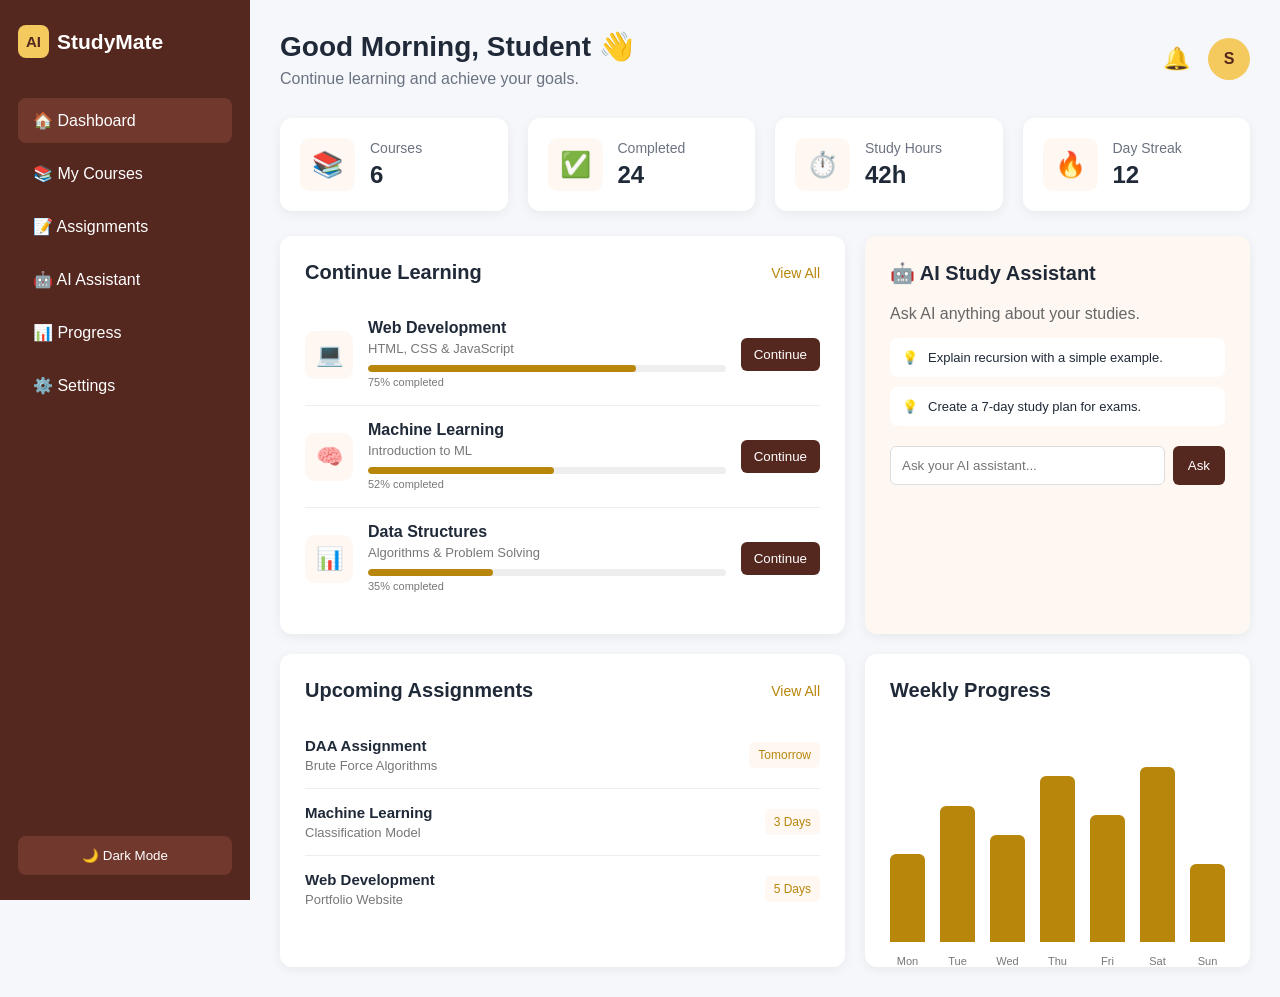
==== frontend/templates/education/ai-studymate/index.html @ d73b40d8 "Add AI StudyMate dashboard template" ====
<!DOCTYPE html>
<html lang="en">

<head>

    <meta charset="UTF-8">

    <meta
        name="viewport"
        content="width=device-width, initial-scale=1.0"
    >

    <title>AI StudyMate Dashboard</title>

    <link rel="stylesheet" href="style.css">

</head>


<body>


    <!-- =========================
         SIDEBAR
         ========================= -->

    <aside class="sidebar">

        <div class="logo">

            <span>AI</span>

            StudyMate

        </div>


        <nav>

            <a href="#" class="active">
                🏠 Dashboard
            </a>

            <a href="#">
                📚 My Courses
            </a>

            <a href="#">
                📝 Assignments
            </a>

            <a href="#">
                🤖 AI Assistant
            </a>

            <a href="#">
                📊 Progress
            </a>

            <a href="#">
                ⚙️ Settings
            </a>

        </nav>


        <div class="sidebar-bottom">

            <button id="themeButton">
                🌙 Dark Mode
            </button>

        </div>

    </aside>



    <!-- =========================
         MAIN CONTENT
         ========================= -->

    <main class="main-content">


        <!-- TOP BAR -->

        <header class="topbar">

            <div>

                <h1>
                    Good Morning, Student 👋
                </h1>

                <p>
                    Continue learning and achieve your goals.
                </p>

            </div>


            <div class="profile">

                <div class="notification">
                    🔔
                </div>

                <div class="avatar">
                    S
                </div>

            </div>

        </header>



        <!-- =========================
             STATISTICS
             ========================= -->

        <section class="stats">


            <!-- Courses -->

            <div class="stat-card">

                <div class="stat-icon">
                    📚
                </div>

                <div>

                    <p>
                        Courses
                    </p>

                    <h2>
                        6
                    </h2>

                </div>

            </div>



            <!-- Completed -->

            <div class="stat-card">

                <div class="stat-icon">
                    ✅
                </div>

                <div>

                    <p>
                        Completed
                    </p>

                    <h2>
                        24
                    </h2>

                </div>

            </div>



            <!-- Study Hours -->

            <div class="stat-card">

                <div class="stat-icon">
                    ⏱️
                </div>

                <div>

                    <p>
                        Study Hours
                    </p>

                    <h2>
                        42h
                    </h2>

                </div>

            </div>



            <!-- Streak -->

            <div class="stat-card">

                <div class="stat-icon">
                    🔥
                </div>

                <div>

                    <p>
                        Day Streak
                    </p>

                    <h2>
                        12
                    </h2>

                </div>

            </div>


        </section>



        <!-- =========================
             DASHBOARD GRID
             ========================= -->

        <section class="dashboard-grid">


            <!-- =========================
                 CONTINUE LEARNING
                 ========================= -->

            <div class="panel continue-learning">


                <div class="panel-header">

                    <h2>
                        Continue Learning
                    </h2>

                    <a href="#">
                        View All
                    </a>

                </div>



                <!-- Course 1 -->

                <div class="course">

                    <div class="course-icon">
                        💻
                    </div>


                    <div class="course-info">

                        <h3>
                            Web Development
                        </h3>

                        <p>
                            HTML, CSS & JavaScript
                        </p>


                        <div class="progress-bar">

                            <div
                                class="progress"
                                style="width: 75%;">
                            </div>

                        </div>


                        <small>
                            75% completed
                        </small>

                    </div>


                    <button class="continue-btn">
                        Continue
                    </button>

                </div>



                <!-- Course 2 -->

                <div class="course">

                    <div class="course-icon">
                        🧠
                    </div>


                    <div class="course-info">

                        <h3>
                            Machine Learning
                        </h3>

                        <p>
                            Introduction to ML
                        </p>


                        <div class="progress-bar">

                            <div
                                class="progress"
                                style="width: 52%;">
                            </div>

                        </div>


                        <small>
                            52% completed
                        </small>

                    </div>


                    <button class="continue-btn">
                        Continue
                    </button>

                </div>



                <!-- Course 3 -->

                <div class="course">

                    <div class="course-icon">
                        📊
                    </div>


                    <div class="course-info">

                        <h3>
                            Data Structures
                        </h3>

                        <p>
                            Algorithms & Problem Solving
                        </p>


                        <div class="progress-bar">

                            <div
                                class="progress"
                                style="width: 35%;">
                            </div>

                        </div>


                        <small>
                            35% completed
                        </small>

                    </div>


                    <button class="continue-btn">
                        Continue
                    </button>

                </div>


            </div>



            <!-- =========================
                 AI ASSISTANT
                 ========================= -->

            <div class="panel ai-panel">


                <div class="panel-header">

                    <h2>
                        🤖 AI Study Assistant
                    </h2>

                </div>


                <p>
                    Ask AI anything about your studies.
                </p>



                <!-- Suggestion 1 -->

                <div class="ai-suggestion">

                    <span>
                        💡
                    </span>

                    <p>
                        Explain recursion with a simple example.
                    </p>

                </div>



                <!-- Suggestion 2 -->

                <div class="ai-suggestion">

                    <span>
                        💡
                    </span>

                    <p>
                        Create a 7-day study plan for exams.
                    </p>

                </div>



                <!-- AI Input -->

                <div class="ai-input">

                    <input
                        type="text"
                        id="aiQuestion"
                        placeholder="Ask your AI assistant..."
                    >

                    <button id="askAI">
                        Ask
                    </button>

                </div>


                <!-- AI Response -->

                <div
                    id="aiResponse"
                    class="ai-response">
                </div>


            </div>



            <!-- =========================
                 ASSIGNMENTS
                 ========================= -->

            <div class="panel assignments">


                <div class="panel-header">

                    <h2>
                        Upcoming Assignments
                    </h2>

                    <a href="#">
                        View All
                    </a>

                </div>



                <!-- Assignment 1 -->

                <div class="assignment">

                    <div>

                        <h3>
                            DAA Assignment
                        </h3>

                        <p>
                            Brute Force Algorithms
                        </p>

                    </div>


                    <span class="due">
                        Tomorrow
                    </span>

                </div>



                <!-- Assignment 2 -->

                <div class="assignment">

                    <div>

                        <h3>
                            Machine Learning
                        </h3>

                        <p>
                            Classification Model
                        </p>

                    </div>


                    <span class="due">
                        3 Days
                    </span>

                </div>



                <!-- Assignment 3 -->

                <div class="assignment">

                    <div>

                        <h3>
                            Web Development
                        </h3>

                        <p>
                            Portfolio Website
                        </p>

                    </div>


                    <span class="due">
                        5 Days
                    </span>

                </div>


            </div>



            <!-- =========================
                 WEEKLY PROGRESS
                 ========================= -->

            <div class="panel weekly-progress">


                <div class="panel-header">

                    <h2>
                        Weekly Progress
                    </h2>

                </div>


                <div class="chart">


                    <div
                        class="bar"
                        style="height: 45%;">

                        <span>
                            Mon
                        </span>

                    </div>



                    <div
                        class="bar"
                        style="height: 70%;">

                        <span>
                            Tue
                        </span>

                    </div>



                    <div
                        class="bar"
                        style="height: 55%;">

                        <span>
                            Wed
                        </span>

                    </div>



                    <div
                        class="bar"
                        style="height: 85%;">

                        <span>
                            Thu
                        </span>

                    </div>



                    <div
                        class="bar"
                        style="height: 65%;">

                        <span>
                            Fri
                        </span>

                    </div>



                    <div
                        class="bar"
                        style="height: 90%;">

                        <span>
                            Sat
                        </span>

                    </div>



                    <div
                        class="bar"
                        style="height: 40%;">

                        <span>
                            Sun
                        </span>

                    </div>


                </div>

            </div>


        </section>


    </main>



    <!-- JavaScript -->

    <script src="script.js"></script>


</body>

</html>
---- frontend/templates/education/ai-studymate/style.css ----
* {
    box-sizing: border-box;
    margin: 0;
    padding: 0;
}

body {
    font-family: Arial, sans-serif;
    background: #f5f7fb;
    color: #1f2937;
    display: flex;
    min-height: 100vh;
}


/* =========================
   SIDEBAR
   ========================= */

.sidebar {
    width: 250px;
    background: #54271f;
    color: white;
    padding: 25px 18px;

    display: flex;
    flex-direction: column;

    position: fixed;
    top: 0;
    bottom: 0;
    left: 0;
}

.logo {
    font-size: 21px;
    font-weight: bold;

    margin-bottom: 40px;

    display: flex;
    align-items: center;
    gap: 8px;
}

.logo span {
    background: #f4c95d;
    color: #54271f;

    padding: 8px;
    border-radius: 8px;

    font-size: 15px;
}

.sidebar nav {
    display: flex;
    flex-direction: column;
    gap: 8px;
}

.sidebar nav a {
    color: white;
    text-decoration: none;

    padding: 13px 15px;
    border-radius: 8px;

    transition: 0.2s;
}

.sidebar nav a:hover,
.sidebar nav a.active {
    background: #71382e;
}

.sidebar-bottom {
    margin-top: auto;
}

#themeButton {
    width: 100%;

    padding: 12px;

    border: none;
    border-radius: 8px;

    cursor: pointer;

    background: #71382e;
    color: white;
}


/* =========================
   MAIN CONTENT
   ========================= */

.main-content {
    margin-left: 250px;

    width: calc(100% - 250px);

    padding: 30px;
}


/* =========================
   TOPBAR
   ========================= */

.topbar {
    display: flex;

    justify-content: space-between;
    align-items: center;

    margin-bottom: 30px;
}

.topbar h1 {
    font-size: 28px;
    margin-bottom: 7px;
}

.topbar p {
    color: #6b7280;
}

.profile {
    display: flex;

    align-items: center;

    gap: 18px;
}

.notification {
    font-size: 22px;
    cursor: pointer;
}

.avatar {
    width: 42px;
    height: 42px;

    background: #f4c95d;
    color: #54271f;

    border-radius: 50%;

    display: flex;
    justify-content: center;
    align-items: center;

    font-weight: bold;
}


/* =========================
   STAT CARDS
   ========================= */

.stats {
    display: grid;

    grid-template-columns: repeat(4, 1fr);

    gap: 20px;

    margin-bottom: 25px;
}

.stat-card {
    background: white;

    padding: 20px;

    border-radius: 12px;

    display: flex;
    align-items: center;

    gap: 15px;

    box-shadow: 0 3px 12px rgba(0, 0, 0, 0.06);
}

.stat-icon {
    font-size: 25px;

    background: #fff8f2;

    padding: 12px;

    border-radius: 10px;
}

.stat-card p {
    color: #6b7280;

    font-size: 14px;

    margin-bottom: 5px;
}


/* =========================
   DASHBOARD GRID
   ========================= */

.dashboard-grid {
    display: grid;

    grid-template-columns: 2fr 1fr;

    gap: 20px;
}

.panel {
    background: white;

    border-radius: 12px;

    padding: 25px;

    box-shadow: 0 3px 12px rgba(0, 0, 0, 0.06);
}

.panel-header {
    display: flex;

    justify-content: space-between;
    align-items: center;

    margin-bottom: 20px;
}

.panel-header h2 {
    font-size: 20px;
}

.panel-header a {
    color: #b8860b;

    text-decoration: none;

    font-size: 14px;
}


/* =========================
   COURSES
   ========================= */

.course {
    display: flex;

    align-items: center;

    gap: 15px;

    padding: 15px 0;

    border-bottom: 1px solid #eee;
}

.course:last-child {
    border-bottom: none;
}

.course-icon {
    width: 48px;
    height: 48px;

    background: #fff8f2;

    border-radius: 10px;

    display: flex;
    justify-content: center;
    align-items: center;

    font-size: 22px;
}

.course-info {
    flex: 1;
}

.course-info h3 {
    font-size: 16px;

    margin-bottom: 4px;
}

.course-info p {
    color: #777;

    font-size: 13px;

    margin-bottom: 9px;
}

.progress-bar {
    width: 100%;

    height: 7px;

    background: #eee;

    border-radius: 10px;

    overflow: hidden;
}

.progress {
    height: 100%;

    background: #b8860b;

    border-radius: 10px;
}

.course-info small {
    color: #777;

    font-size: 11px;
}

.continue-btn {
    border: none;

    background: #54271f;

    color: white;

    padding: 9px 13px;

    border-radius: 6px;

    cursor: pointer;
}

.continue-btn:hover {
    background: #35211b;
}


/* =========================
   AI ASSISTANT
   ========================= */

.ai-panel {
    background: #fff8f2;
}

.ai-panel > p {
    color: #666;

    margin-bottom: 15px;
}

.ai-suggestion {
    background: white;

    border-radius: 8px;

    padding: 12px;

    display: flex;

    gap: 10px;

    margin-bottom: 10px;

    font-size: 13px;

    cursor: pointer;

    transition: 0.2s;
}

.ai-suggestion:hover {
    transform: translateY(-2px);

    box-shadow: 0 3px 10px rgba(0, 0, 0, 0.08);
}

.ai-input {
    display: flex;

    gap: 8px;

    margin-top: 20px;
}

.ai-input input {
    flex: 1;

    padding: 11px;

    border: 1px solid #ddd;

    border-radius: 6px;

    outline: none;
}

.ai-input input:focus {
    border-color: #b8860b;
}

.ai-input button {
    background: #54271f;

    color: white;

    border: none;

    padding: 0 15px;

    border-radius: 6px;

    cursor: pointer;
}

.ai-input button:hover {
    background: #35211b;
}

.ai-response {
    margin-top: 15px;

    color: #54271f;

    font-size: 14px;

    line-height: 1.5;
}


/* =========================
   ASSIGNMENTS
   ========================= */

.assignment {
    display: flex;

    justify-content: space-between;
    align-items: center;

    padding: 15px 0;

    border-bottom: 1px solid #eee;
}

.assignment:last-child {
    border-bottom: none;
}

.assignment h3 {
    font-size: 15px;

    margin-bottom: 4px;
}

.assignment p {
    color: #777;

    font-size: 13px;
}

.due {
    background: #fff8f2;

    color: #b8860b;

    padding: 6px 9px;

    border-radius: 5px;

    font-size: 12px;
}


/* =========================
   WEEKLY CHART
   ========================= */

.chart {
    height: 220px;

    display: flex;

    align-items: flex-end;

    justify-content: space-around;

    gap: 15px;

    padding-top: 25px;
}

.bar {
    width: 35px;

    background: #b8860b;

    border-radius: 6px 6px 0 0;

    position: relative;

    min-height: 30px;

    transition: 0.2s;
}

.bar:hover {
    transform: translateY(-5px);
}

.bar span {
    position: absolute;

    bottom: -25px;

    left: 50%;

    transform: translateX(-50%);

    font-size: 11px;

    color: #777;
}


/* =========================
   DARK MODE
   ========================= */

body.dark {
    background: #181818;

    color: #f5f5f5;
}

body.dark .panel,
body.dark .stat-card {
    background: #242424;

    color: white;
}

body.dark .topbar p,
body.dark .course-info p,
body.dark .assignment p {
    color: #aaa;
}

body.dark .ai-panel {
    background: #2b211e;
}

body.dark .ai-suggestion {
    background: #242424;
}

body.dark .ai-input input {
    background: #333;

    color: white;

    border-color: #555;
}

body.dark .preview-card {
    background: #333;
}


/* =========================
   RESPONSIVE
   ========================= */

@media (max-width: 1000px) {

    .stats {
        grid-template-columns: repeat(2, 1fr);
    }

    .dashboard-grid {
        grid-template-columns: 1fr;
    }
}


@media (max-width: 700px) {

    .sidebar {
        width: 70px;

        padding: 20px 10px;
    }

    .logo {
        justify-content: center;

        font-size: 0;
    }

    .sidebar nav a {
        font-size: 0;

        text-align: center;
    }

    .sidebar nav a:first-letter {
        font-size: 18px;
    }

    #themeButton {
        font-size: 0;
    }

    #themeButton:first-letter {
        font-size: 18px;
    }

    .main-content {
        margin-left: 70px;

        width: calc(100% - 70px);

        padding: 20px;
    }

    .stats {
        grid-template-columns: 1fr;
    }

    .topbar h1 {
        font-size: 22px;
    }

    .course {
        align-items: flex-start;

        flex-wrap: wrap;
    }

    .continue-btn {
        margin-left: 63px;
    }
}


@media (max-width: 450px) {

    .main-content {
        padding: 15px;
    }

    .topbar {
        align-items: flex-start;
    }

    .profile {
        gap: 8px;
    }

    .course {
        display: block;
    }

    .course-icon {
        margin-bottom: 10px;
    }

    .continue-btn {
        margin: 12px 0 0 0;
    }

    .ai-input {
        flex-direction: column;
    }

    .ai-input button {
        padding: 10px;
    }

    .chart {
        gap: 5px;
    }

    .bar {
        width: 25px;
    }
}
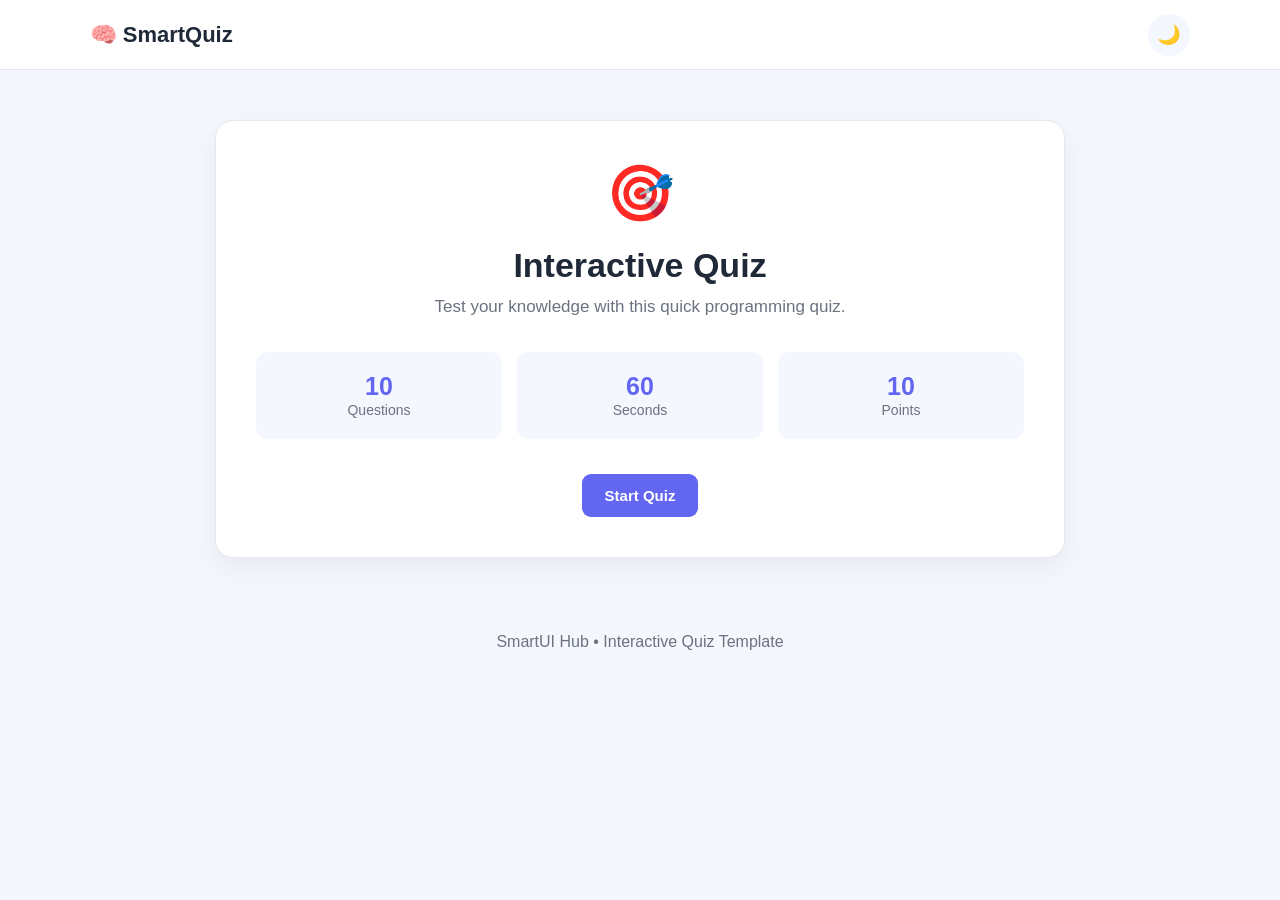
==== commit 4c0e3fdd: "Initial commit" ====
--- a/frontend/templates/education/ai-studymate/index.html
+++ b/frontend/templates/education/ai-studymate/index.html
@@ -1,694 +1,117 @@
 <!DOCTYPE html>
 <html lang="en">
+<head>
+    <meta charset="UTF-8">
+    <meta name="viewport" content="width=device-width, initial-scale=1.0">
+    <title>SmartQuiz | Interactive Quiz</title>
+    <link rel="stylesheet" href="style.css">
+</head>
+<body>
 
-<head>
+<header class="header">
+    <div class="logo">🧠 SmartQuiz</div>
 
-    <meta charset="UTF-8">
+    <button id="themeBtn" class="theme-btn">🌙</button>
+</header>
 
-    <meta
-        name="viewport"
-        content="width=device-width, initial-scale=1.0"
-    >
+<main class="container">
 
-    <title>AI StudyMate Dashboard</title>
+    <!-- Start Screen -->
+    <section id="startScreen" class="card start-screen">
+        <div class="icon">🎯</div>
+        <h1>Interactive Quiz</h1>
+        <p>Test your knowledge with this quick programming quiz.</p>
 
-    <link rel="stylesheet" href="style.css">
+        <div class="quiz-info">
+            <div>
+                <strong>10</strong>
+                <span>Questions</span>
+            </div>
 
-</head>
+            <div>
+                <strong>60</strong>
+                <span>Seconds</span>
+            </div>
+
+            <div>
+                <strong>10</strong>
+                <span>Points</span>
+            </div>
+        </div>
+
+        <button id="startBtn" class="primary-btn">
+            Start Quiz
+        </button>
+    </section>
 
 
-<body>
+    <!-- Quiz Screen -->
+    <section id="quizScreen" class="quiz-screen hidden">
 
+        <div class="quiz-top">
+            <span id="questionNumber">Question 1 of 10</span>
 
-    <!-- =========================
-         SIDEBAR
-         ========================= -->
+            <div class="timer">
+                ⏱️ <span id="timer">60</span>s
+            </div>
+        </div>
 
-    <aside class="sidebar">
+        <div class="progress-container">
+            <div id="progressBar" class="progress-bar"></div>
+        </div>
 
-        <div class="logo">
+        <div class="card question-card">
 
-            <span>AI</span>
+            <h2 id="question">
+                Question goes here
+            </h2>
 
-            StudyMate
+            <div id="options" class="options"></div>
+
+            <div class="navigation">
+                <button id="prevBtn" class="secondary-btn">
+                    ← Previous
+                </button>
+
+                <button id="nextBtn" class="primary-btn">
+                    Next →
+                </button>
+            </div>
 
         </div>
 
-
-        <nav>
-
-            <a href="#" class="active">
-                🏠 Dashboard
-            </a>
-
-            <a href="#">
-                📚 My Courses
-            </a>
-
-            <a href="#">
-                📝 Assignments
-            </a>
-
-            <a href="#">
-                🤖 AI Assistant
-            </a>
-
-            <a href="#">
-                📊 Progress
-            </a>
-
-            <a href="#">
-                ⚙️ Settings
-            </a>
-
-        </nav>
+    </section>
 
 
-        <div class="sidebar-bottom">
+    <!-- Result Screen -->
+    <section id="resultScreen" class="card result-screen hidden">
 
-            <button id="themeButton">
-                🌙 Dark Mode
-            </button>
+        <div class="result-icon">🏆</div>
 
+        <h1>Quiz Completed!</h1>
+
+        <p>Your final score is</p>
+
+        <div class="score">
+            <span id="score">0</span>
+            / 10
         </div>
 
-    </aside>
+        <p id="resultMessage"></p>
 
+        <button id="restartBtn" class="primary-btn">
+            Restart Quiz
+        </button>
 
+    </section>
 
-    <!-- =========================
-         MAIN CONTENT
-         ========================= -->
+</main>
 
-    <main class="main-content">
+<footer>
+    <p>SmartUI Hub • Interactive Quiz Template</p>
+</footer>
 
-
-        <!-- TOP BAR -->
-
-        <header class="topbar">
-
-            <div>
-
-                <h1>
-                    Good Morning, Student 👋
-                </h1>
-
-                <p>
-                    Continue learning and achieve your goals.
-                </p>
-
-            </div>
-
-
-            <div class="profile">
-
-                <div class="notification">
-                    🔔
-                </div>
-
-                <div class="avatar">
-                    S
-                </div>
-
-            </div>
-
-        </header>
-
-
-
-        <!-- =========================
-             STATISTICS
-             ========================= -->
-
-        <section class="stats">
-
-
-            <!-- Courses -->
-
-            <div class="stat-card">
-
-                <div class="stat-icon">
-                    📚
-                </div>
-
-                <div>
-
-                    <p>
-                        Courses
-                    </p>
-
-                    <h2>
-                        6
-                    </h2>
-
-                </div>
-
-            </div>
-
-
-
-            <!-- Completed -->
-
-            <div class="stat-card">
-
-                <div class="stat-icon">
-                    ✅
-                </div>
-
-                <div>
-
-                    <p>
-                        Completed
-                    </p>
-
-                    <h2>
-                        24
-                    </h2>
-
-                </div>
-
-            </div>
-
-
-
-            <!-- Study Hours -->
-
-            <div class="stat-card">
-
-                <div class="stat-icon">
-                    ⏱️
-                </div>
-
-                <div>
-
-                    <p>
-                        Study Hours
-                    </p>
-
-                    <h2>
-                        42h
-                    </h2>
-
-                </div>
-
-            </div>
-
-
-
-            <!-- Streak -->
-
-            <div class="stat-card">
-
-                <div class="stat-icon">
-                    🔥
-                </div>
-
-                <div>
-
-                    <p>
-                        Day Streak
-                    </p>
-
-                    <h2>
-                        12
-                    </h2>
-
-                </div>
-
-            </div>
-
-
-        </section>
-
-
-
-        <!-- =========================
-             DASHBOARD GRID
-             ========================= -->
-
-        <section class="dashboard-grid">
-
-
-            <!-- =========================
-                 CONTINUE LEARNING
-                 ========================= -->
-
-            <div class="panel continue-learning">
-
-
-                <div class="panel-header">
-
-                    <h2>
-                        Continue Learning
-                    </h2>
-
-                    <a href="#">
-                        View All
-                    </a>
-
-                </div>
-
-
-
-                <!-- Course 1 -->
-
-                <div class="course">
-
-                    <div class="course-icon">
-                        💻
-                    </div>
-
-
-                    <div class="course-info">
-
-                        <h3>
-                            Web Development
-                        </h3>
-
-                        <p>
-                            HTML, CSS & JavaScript
-                        </p>
-
-
-                        <div class="progress-bar">
-
-                            <div
-                                class="progress"
-                                style="width: 75%;">
-                            </div>
-
-                        </div>
-
-
-                        <small>
-                            75% completed
-                        </small>
-
-                    </div>
-
-
-                    <button class="continue-btn">
-                        Continue
-                    </button>
-
-                </div>
-
-
-
-                <!-- Course 2 -->
-
-                <div class="course">
-
-                    <div class="course-icon">
-                        🧠
-                    </div>
-
-
-                    <div class="course-info">
-
-                        <h3>
-                            Machine Learning
-                        </h3>
-
-                        <p>
-                            Introduction to ML
-                        </p>
-
-
-                        <div class="progress-bar">
-
-                            <div
-                                class="progress"
-                                style="width: 52%;">
-                            </div>
-
-                        </div>
-
-
-                        <small>
-                            52% completed
-                        </small>
-
-                    </div>
-
-
-                    <button class="continue-btn">
-                        Continue
-                    </button>
-
-                </div>
-
-
-
-                <!-- Course 3 -->
-
-                <div class="course">
-
-                    <div class="course-icon">
-                        📊
-                    </div>
-
-
-                    <div class="course-info">
-
-                        <h3>
-                            Data Structures
-                        </h3>
-
-                        <p>
-                            Algorithms & Problem Solving
-                        </p>
-
-
-                        <div class="progress-bar">
-
-                            <div
-                                class="progress"
-                                style="width: 35%;">
-                            </div>
-
-                        </div>
-
-
-                        <small>
-                            35% completed
-                        </small>
-
-                    </div>
-
-
-                    <button class="continue-btn">
-                        Continue
-                    </button>
-
-                </div>
-
-
-            </div>
-
-
-
-            <!-- =========================
-                 AI ASSISTANT
-                 ========================= -->
-
-            <div class="panel ai-panel">
-
-
-                <div class="panel-header">
-
-                    <h2>
-                        🤖 AI Study Assistant
-                    </h2>
-
-                </div>
-
-
-                <p>
-                    Ask AI anything about your studies.
-                </p>
-
-
-
-                <!-- Suggestion 1 -->
-
-                <div class="ai-suggestion">
-
-                    <span>
-                        💡
-                    </span>
-
-                    <p>
-                        Explain recursion with a simple example.
-                    </p>
-
-                </div>
-
-
-
-                <!-- Suggestion 2 -->
-
-                <div class="ai-suggestion">
-
-                    <span>
-                        💡
-                    </span>
-
-                    <p>
-                        Create a 7-day study plan for exams.
-                    </p>
-
-                </div>
-
-
-
-                <!-- AI Input -->
-
-                <div class="ai-input">
-
-                    <input
-                        type="text"
-                        id="aiQuestion"
-                        placeholder="Ask your AI assistant..."
-                    >
-
-                    <button id="askAI">
-                        Ask
-                    </button>
-
-                </div>
-
-
-                <!-- AI Response -->
-
-                <div
-                    id="aiResponse"
-                    class="ai-response">
-                </div>
-
-
-            </div>
-
-
-
-            <!-- =========================
-                 ASSIGNMENTS
-                 ========================= -->
-
-            <div class="panel assignments">
-
-
-                <div class="panel-header">
-
-                    <h2>
-                        Upcoming Assignments
-                    </h2>
-
-                    <a href="#">
-                        View All
-                    </a>
-
-                </div>
-
-
-
-                <!-- Assignment 1 -->
-
-                <div class="assignment">
-
-                    <div>
-
-                        <h3>
-                            DAA Assignment
-                        </h3>
-
-                        <p>
-                            Brute Force Algorithms
-                        </p>
-
-                    </div>
-
-
-                    <span class="due">
-                        Tomorrow
-                    </span>
-
-                </div>
-
-
-
-                <!-- Assignment 2 -->
-
-                <div class="assignment">
-
-                    <div>
-
-                        <h3>
-                            Machine Learning
-                        </h3>
-
-                        <p>
-                            Classification Model
-                        </p>
-
-                    </div>
-
-
-                    <span class="due">
-                        3 Days
-                    </span>
-
-                </div>
-
-
-
-                <!-- Assignment 3 -->
-
-                <div class="assignment">
-
-                    <div>
-
-                        <h3>
-                            Web Development
-                        </h3>
-
-                        <p>
-                            Portfolio Website
-                        </p>
-
-                    </div>
-
-
-                    <span class="due">
-                        5 Days
-                    </span>
-
-                </div>
-
-
-            </div>
-
-
-
-            <!-- =========================
-                 WEEKLY PROGRESS
-                 ========================= -->
-
-            <div class="panel weekly-progress">
-
-
-                <div class="panel-header">
-
-                    <h2>
-                        Weekly Progress
-                    </h2>
-
-                </div>
-
-
-                <div class="chart">
-
-
-                    <div
-                        class="bar"
-                        style="height: 45%;">
-
-                        <span>
-                            Mon
-                        </span>
-
-                    </div>
-
-
-
-                    <div
-                        class="bar"
-                        style="height: 70%;">
-
-                        <span>
-                            Tue
-                        </span>
-
-                    </div>
-
-
-
-                    <div
-                        class="bar"
-                        style="height: 55%;">
-
-                        <span>
-                            Wed
-                        </span>
-
-                    </div>
-
-
-
-                    <div
-                        class="bar"
-                        style="height: 85%;">
-
-                        <span>
-                            Thu
-                        </span>
-
-                    </div>
-
-
-
-                    <div
-                        class="bar"
-                        style="height: 65%;">
-
-                        <span>
-                            Fri
-                        </span>
-
-                    </div>
-
-
-
-                    <div
-                        class="bar"
-                        style="height: 90%;">
-
-                        <span>
-                            Sat
-                        </span>
-
-                    </div>
-
-
-
-                    <div
-                        class="bar"
-                        style="height: 40%;">
-
-                        <span>
-                            Sun
-                        </span>
-
-                    </div>
-
-
-                </div>
-
-            </div>
-
-
-        </section>
-
-
-    </main>
-
-
-
-    <!-- JavaScript -->
-
-    <script src="script.js"></script>
-
+<script src="script.js"></script>
 
 </body>
-
 </html>
--- a/frontend/templates/education/ai-studymate/style.css
+++ b/frontend/templates/education/ai-studymate/style.css
@@ -1,700 +1,301 @@
 * {
-    box-sizing: border-box;
     margin: 0;
     padding: 0;
+    box-sizing: border-box;
+}
+
+:root {
+    --primary: #6366f1;
+    --primary-dark: #4f46e5;
+    --background: #f5f7ff;
+    --card: #ffffff;
+    --text: #1f2937;
+    --muted: #6b7280;
+    --border: #e5e7eb;
+    --success: #16a34a;
+    --danger: #dc2626;
 }
 
 body {
-    font-family: Arial, sans-serif;
-    background: #f5f7fb;
-    color: #1f2937;
-    display: flex;
+    font-family: Arial, Helvetica, sans-serif;
+    background: var(--background);
+    color: var(--text);
     min-height: 100vh;
-}
-
-
-/* =========================
-   SIDEBAR
-   ========================= */
-
-.sidebar {
-    width: 250px;
-    background: #54271f;
-    color: white;
-    padding: 25px 18px;
-
-    display: flex;
-    flex-direction: column;
-
-    position: fixed;
-    top: 0;
-    bottom: 0;
-    left: 0;
-}
-
-.logo {
-    font-size: 21px;
-    font-weight: bold;
-
-    margin-bottom: 40px;
+    transition: 0.3s;
+}
+
+.header {
+    height: 70px;
+    background: var(--card);
+    border-bottom: 1px solid var(--border);
 
     display: flex;
     align-items: center;
-    gap: 8px;
-}
-
-.logo span {
-    background: #f4c95d;
-    color: #54271f;
-
-    padding: 8px;
-    border-radius: 8px;
-
-    font-size: 15px;
-}
-
-.sidebar nav {
-    display: flex;
-    flex-direction: column;
-    gap: 8px;
-}
-
-.sidebar nav a {
-    color: white;
-    text-decoration: none;
-
-    padding: 13px 15px;
-    border-radius: 8px;
-
-    transition: 0.2s;
-}
-
-.sidebar nav a:hover,
-.sidebar nav a.active {
-    background: #71382e;
-}
-
-.sidebar-bottom {
-    margin-top: auto;
-}
-
-#themeButton {
-    width: 100%;
-
-    padding: 12px;
-
+    justify-content: space-between;
+
+    padding: 0 7%;
+}
+
+.logo {
+    font-size: 22px;
+    font-weight: 700;
+}
+
+.theme-btn {
     border: none;
-    border-radius: 8px;
-
-    cursor: pointer;
-
-    background: #71382e;
-    color: white;
-}
-
-
-/* =========================
-   MAIN CONTENT
-   ========================= */
-
-.main-content {
-    margin-left: 250px;
-
-    width: calc(100% - 250px);
-
-    padding: 30px;
-}
-
-
-/* =========================
-   TOPBAR
-   ========================= */
-
-.topbar {
-    display: flex;
-
-    justify-content: space-between;
-    align-items: center;
-
-    margin-bottom: 30px;
-}
-
-.topbar h1 {
-    font-size: 28px;
-    margin-bottom: 7px;
-}
-
-.topbar p {
-    color: #6b7280;
-}
-
-.profile {
-    display: flex;
-
-    align-items: center;
-
-    gap: 18px;
-}
-
-.notification {
-    font-size: 22px;
-    cursor: pointer;
-}
-
-.avatar {
+    background: var(--background);
     width: 42px;
     height: 42px;
-
-    background: #f4c95d;
-    color: #54271f;
-
     border-radius: 50%;
-
-    display: flex;
-    justify-content: center;
-    align-items: center;
-
-    font-weight: bold;
-}
-
-
-/* =========================
-   STAT CARDS
-   ========================= */
-
-.stats {
+    cursor: pointer;
+    font-size: 19px;
+}
+
+.container {
+    width: 90%;
+    max-width: 850px;
+    margin: 50px auto;
+}
+
+.card {
+    background: var(--card);
+    border: 1px solid var(--border);
+    border-radius: 18px;
+    padding: 40px;
+    box-shadow: 0 10px 30px rgba(0, 0, 0, 0.06);
+}
+
+.start-screen {
+    text-align: center;
+}
+
+.icon,
+.result-icon {
+    font-size: 55px;
+    margin-bottom: 20px;
+}
+
+h1 {
+    font-size: 34px;
+    margin-bottom: 12px;
+}
+
+.start-screen p {
+    color: var(--muted);
+    font-size: 17px;
+}
+
+.quiz-info {
     display: grid;
-
-    grid-template-columns: repeat(4, 1fr);
-
-    gap: 20px;
-
-    margin-bottom: 25px;
-}
-
-.stat-card {
-    background: white;
-
+    grid-template-columns: repeat(3, 1fr);
+    gap: 15px;
+    margin: 35px 0;
+}
+
+.quiz-info div {
+    background: var(--background);
     padding: 20px;
-
     border-radius: 12px;
-
+}
+
+.quiz-info strong {
+    display: block;
+    font-size: 25px;
+    color: var(--primary);
+}
+
+.quiz-info span {
+    color: var(--muted);
+    font-size: 14px;
+}
+
+.primary-btn,
+.secondary-btn {
+    border: none;
+    border-radius: 9px;
+    padding: 13px 23px;
+    font-size: 15px;
+    font-weight: 600;
+    cursor: pointer;
+    transition: 0.2s;
+}
+
+.primary-btn {
+    background: var(--primary);
+    color: white;
+}
+
+.primary-btn:hover {
+    background: var(--primary-dark);
+    transform: translateY(-2px);
+}
+
+.secondary-btn {
+    background: var(--background);
+    color: var(--text);
+}
+
+.secondary-btn:hover {
+    transform: translateY(-2px);
+}
+
+.hidden {
+    display: none !important;
+}
+
+.quiz-top {
     display: flex;
     align-items: center;
-
-    gap: 15px;
-
-    box-shadow: 0 3px 12px rgba(0, 0, 0, 0.06);
-}
-
-.stat-icon {
-    font-size: 25px;
-
-    background: #fff8f2;
-
-    padding: 12px;
-
+    justify-content: space-between;
+    margin-bottom: 15px;
+    font-weight: 600;
+}
+
+.timer {
+    background: var(--card);
+    border: 1px solid var(--border);
+    padding: 10px 16px;
+    border-radius: 9px;
+}
+
+.progress-container {
+    width: 100%;
+    height: 8px;
+    background: var(--border);
     border-radius: 10px;
-}
-
-.stat-card p {
-    color: #6b7280;
-
-    font-size: 14px;
-
-    margin-bottom: 5px;
-}
-
-
-/* =========================
-   DASHBOARD GRID
-   ========================= */
-
-.dashboard-grid {
+    margin-bottom: 25px;
+    overflow: hidden;
+}
+
+.progress-bar {
+    width: 10%;
+    height: 100%;
+    background: var(--primary);
+    transition: width 0.3s;
+}
+
+.question-card h2 {
+    font-size: 24px;
+    margin-bottom: 25px;
+}
+
+.options {
     display: grid;
-
-    grid-template-columns: 2fr 1fr;
-
-    gap: 20px;
-}
-
-.panel {
-    background: white;
-
-    border-radius: 12px;
-
+    gap: 13px;
+}
+
+.option {
+    width: 100%;
+    text-align: left;
+    padding: 16px;
+    background: var(--card);
+    border: 2px solid var(--border);
+    border-radius: 10px;
+    cursor: pointer;
+    font-size: 16px;
+    color: var(--text);
+    transition: 0.2s;
+}
+
+.option:hover {
+    border-color: var(--primary);
+    background: var(--background);
+}
+
+.option.selected {
+    border-color: var(--primary);
+    background: rgba(99, 102, 241, 0.1);
+}
+
+.option.correct {
+    border-color: var(--success);
+    background: rgba(22, 163, 74, 0.1);
+}
+
+.option.wrong {
+    border-color: var(--danger);
+    background: rgba(220, 38, 38, 0.1);
+}
+
+.navigation {
+    display: flex;
+    justify-content: space-between;
+    margin-top: 30px;
+}
+
+.result-screen {
+    text-align: center;
+}
+
+.score {
+    font-size: 65px;
+    font-weight: 800;
+    color: var(--primary);
+    margin: 20px 0;
+}
+
+#resultMessage {
+    color: var(--muted);
+    margin-bottom: 25px;
+}
+
+footer {
+    text-align: center;
+    color: var(--muted);
     padding: 25px;
-
-    box-shadow: 0 3px 12px rgba(0, 0, 0, 0.06);
-}
-
-.panel-header {
-    display: flex;
-
-    justify-content: space-between;
-    align-items: center;
-
-    margin-bottom: 20px;
-}
-
-.panel-header h2 {
-    font-size: 20px;
-}
-
-.panel-header a {
-    color: #b8860b;
-
-    text-decoration: none;
-
-    font-size: 14px;
-}
-
-
-/* =========================
-   COURSES
-   ========================= */
-
-.course {
-    display: flex;
-
-    align-items: center;
-
-    gap: 15px;
-
-    padding: 15px 0;
-
-    border-bottom: 1px solid #eee;
-}
-
-.course:last-child {
-    border-bottom: none;
-}
-
-.course-icon {
-    width: 48px;
-    height: 48px;
-
-    background: #fff8f2;
-
-    border-radius: 10px;
-
-    display: flex;
-    justify-content: center;
-    align-items: center;
-
-    font-size: 22px;
-}
-
-.course-info {
-    flex: 1;
-}
-
-.course-info h3 {
-    font-size: 16px;
-
-    margin-bottom: 4px;
-}
-
-.course-info p {
-    color: #777;
-
-    font-size: 13px;
-
-    margin-bottom: 9px;
-}
-
-.progress-bar {
-    width: 100%;
-
-    height: 7px;
-
-    background: #eee;
-
-    border-radius: 10px;
-
-    overflow: hidden;
-}
-
-.progress {
-    height: 100%;
-
-    background: #b8860b;
-
-    border-radius: 10px;
-}
-
-.course-info small {
-    color: #777;
-
-    font-size: 11px;
-}
-
-.continue-btn {
-    border: none;
-
-    background: #54271f;
-
-    color: white;
-
-    padding: 9px 13px;
-
-    border-radius: 6px;
-
-    cursor: pointer;
-}
-
-.continue-btn:hover {
-    background: #35211b;
-}
-
-
-/* =========================
-   AI ASSISTANT
-   ========================= */
-
-.ai-panel {
-    background: #fff8f2;
-}
-
-.ai-panel > p {
-    color: #666;
-
-    margin-bottom: 15px;
-}
-
-.ai-suggestion {
-    background: white;
-
-    border-radius: 8px;
-
-    padding: 12px;
-
-    display: flex;
-
-    gap: 10px;
-
-    margin-bottom: 10px;
-
-    font-size: 13px;
-
-    cursor: pointer;
-
-    transition: 0.2s;
-}
-
-.ai-suggestion:hover {
-    transform: translateY(-2px);
-
-    box-shadow: 0 3px 10px rgba(0, 0, 0, 0.08);
-}
-
-.ai-input {
-    display: flex;
-
-    gap: 8px;
-
-    margin-top: 20px;
-}
-
-.ai-input input {
-    flex: 1;
-
-    padding: 11px;
-
-    border: 1px solid #ddd;
-
-    border-radius: 6px;
-
-    outline: none;
-}
-
-.ai-input input:focus {
-    border-color: #b8860b;
-}
-
-.ai-input button {
-    background: #54271f;
-
-    color: white;
-
-    border: none;
-
-    padding: 0 15px;
-
-    border-radius: 6px;
-
-    cursor: pointer;
-}
-
-.ai-input button:hover {
-    background: #35211b;
-}
-
-.ai-response {
-    margin-top: 15px;
-
-    color: #54271f;
-
-    font-size: 14px;
-
-    line-height: 1.5;
-}
-
-
-/* =========================
-   ASSIGNMENTS
-   ========================= */
-
-.assignment {
-    display: flex;
-
-    justify-content: space-between;
-    align-items: center;
-
-    padding: 15px 0;
-
-    border-bottom: 1px solid #eee;
-}
-
-.assignment:last-child {
-    border-bottom: none;
-}
-
-.assignment h3 {
-    font-size: 15px;
-
-    margin-bottom: 4px;
-}
-
-.assignment p {
-    color: #777;
-
-    font-size: 13px;
-}
-
-.due {
-    background: #fff8f2;
-
-    color: #b8860b;
-
-    padding: 6px 9px;
-
-    border-radius: 5px;
-
-    font-size: 12px;
-}
-
-
-/* =========================
-   WEEKLY CHART
-   ========================= */
-
-.chart {
-    height: 220px;
-
-    display: flex;
-
-    align-items: flex-end;
-
-    justify-content: space-around;
-
-    gap: 15px;
-
-    padding-top: 25px;
-}
-
-.bar {
-    width: 35px;
-
-    background: #b8860b;
-
-    border-radius: 6px 6px 0 0;
-
-    position: relative;
-
-    min-height: 30px;
-
-    transition: 0.2s;
-}
-
-.bar:hover {
-    transform: translateY(-5px);
-}
-
-.bar span {
-    position: absolute;
-
-    bottom: -25px;
-
-    left: 50%;
-
-    transform: translateX(-50%);
-
-    font-size: 11px;
-
-    color: #777;
-}
-
-
-/* =========================
-   DARK MODE
-   ========================= */
+}
+
+
+/* Dark Mode */
 
 body.dark {
-    background: #181818;
-
-    color: #f5f5f5;
-}
-
-body.dark .panel,
-body.dark .stat-card {
-    background: #242424;
-
-    color: white;
-}
-
-body.dark .topbar p,
-body.dark .course-info p,
-body.dark .assignment p {
-    color: #aaa;
-}
-
-body.dark .ai-panel {
-    background: #2b211e;
-}
-
-body.dark .ai-suggestion {
-    background: #242424;
-}
-
-body.dark .ai-input input {
-    background: #333;
-
-    color: white;
-
-    border-color: #555;
-}
-
-body.dark .preview-card {
-    background: #333;
-}
-
-
-/* =========================
-   RESPONSIVE
-   ========================= */
-
-@media (max-width: 1000px) {
-
-    .stats {
-        grid-template-columns: repeat(2, 1fr);
-    }
-
-    .dashboard-grid {
+    --background: #111827;
+    --card: #1f2937;
+    --text: #f9fafb;
+    --muted: #9ca3af;
+    --border: #374151;
+}
+
+
+/* Responsive */
+
+@media (max-width: 600px) {
+
+    .header {
+        padding: 0 5%;
+    }
+
+    .container {
+        width: 94%;
+        margin: 25px auto;
+    }
+
+    .card {
+        padding: 25px;
+    }
+
+    h1 {
+        font-size: 28px;
+    }
+
+    .quiz-info {
         grid-template-columns: 1fr;
     }
-}
-
-
-@media (max-width: 700px) {
-
-    .sidebar {
-        width: 70px;
-
-        padding: 20px 10px;
-    }
-
-    .logo {
-        justify-content: center;
-
-        font-size: 0;
-    }
-
-    .sidebar nav a {
-        font-size: 0;
-
-        text-align: center;
-    }
-
-    .sidebar nav a:first-letter {
-        font-size: 18px;
-    }
-
-    #themeButton {
-        font-size: 0;
-    }
-
-    #themeButton:first-letter {
-        font-size: 18px;
-    }
-
-    .main-content {
-        margin-left: 70px;
-
-        width: calc(100% - 70px);
-
-        padding: 20px;
-    }
-
-    .stats {
-        grid-template-columns: 1fr;
-    }
-
-    .topbar h1 {
-        font-size: 22px;
-    }
-
-    .course {
-        align-items: flex-start;
-
-        flex-wrap: wrap;
-    }
-
-    .continue-btn {
-        margin-left: 63px;
-    }
-}
-
-
-@media (max-width: 450px) {
-
-    .main-content {
-        padding: 15px;
-    }
-
-    .topbar {
-        align-items: flex-start;
-    }
-
-    .profile {
-        gap: 8px;
-    }
-
-    .course {
-        display: block;
-    }
-
-    .course-icon {
-        margin-bottom: 10px;
-    }
-
-    .continue-btn {
-        margin: 12px 0 0 0;
-    }
-
-    .ai-input {
-        flex-direction: column;
-    }
-
-    .ai-input button {
-        padding: 10px;
-    }
-
-    .chart {
-        gap: 5px;
-    }
-
-    .bar {
-        width: 25px;
+
+    .question-card h2 {
+        font-size: 20px;
+    }
+
+    .quiz-top {
+        font-size: 14px;
+    }
+
+    .navigation {
+        gap: 10px;
+    }
+
+    .primary-btn,
+    .secondary-btn {
+        padding: 11px 15px;
     }
 }
